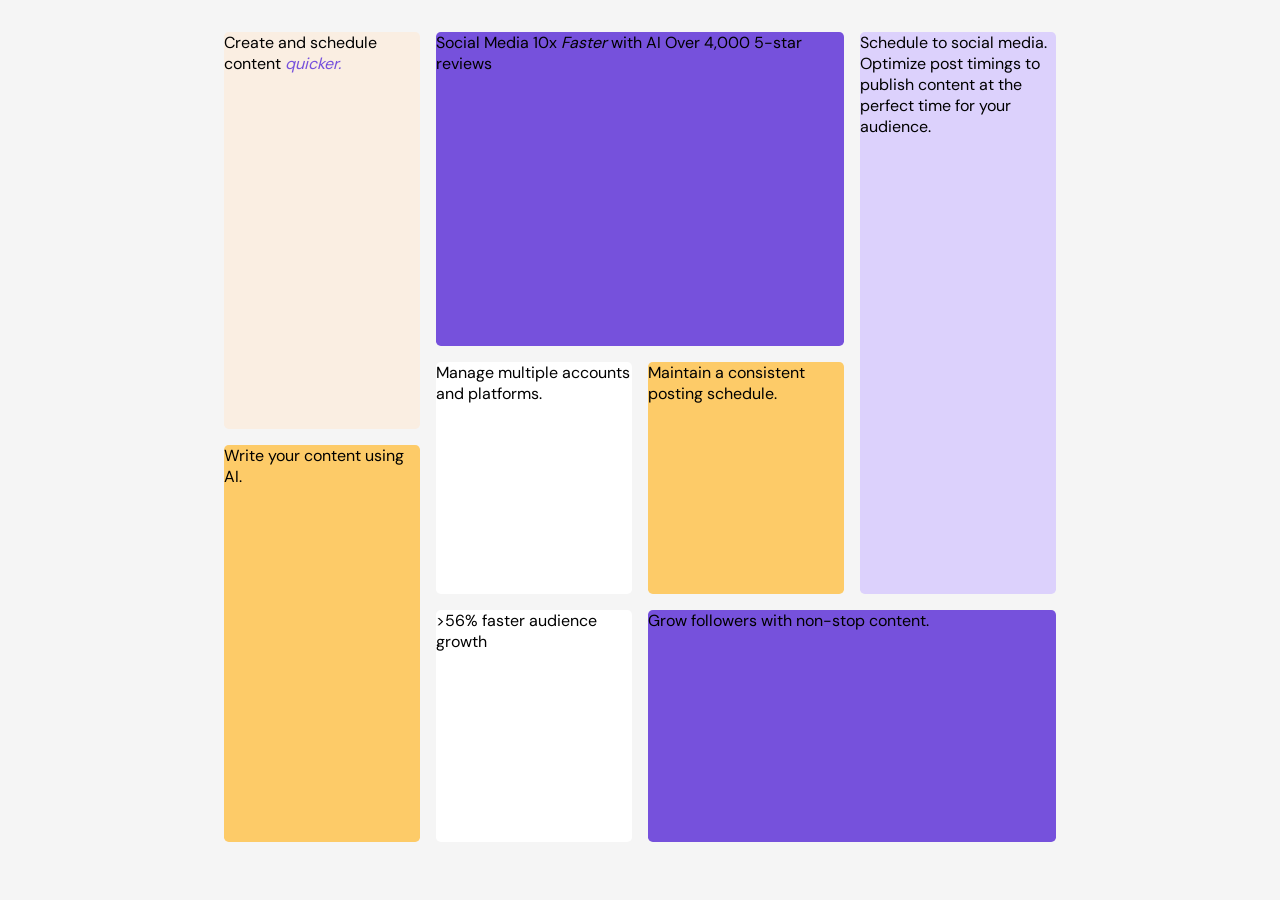
==== ejercicio-grid/bento-grid-main/index.html @ 6c180d23 "." ====
<!doctype html>
<html lang="en">
  <head>
    <meta charset="UTF-8" />
    <meta name="viewport" content="width=device-width, initial-scale=1.0" />
    <!-- displays site properly based on user's device -->

    <link
      rel="icon"
      type="image/png"
      sizes="32x32"
      href="./assets/images/favicon-32x32.png"
    />

    <link rel="stylesheet" href="./css/style.css" />

    <title>Frontend Mentor | Bento grid</title>
  </head>
  <body>
    <main class="grid-container">
      <div class="grid-container__item" id="social-media">
        <p>
          Social Media 10x <span class="enfasis">Faster</span> with AI Over
          4,000 5-star reviews
        </p>
      </div>
      <div class="grid-container__item" id="manage-accounts">
        <p>Manage multiple accounts and platforms.</p>
      </div>
      <div class="grid-container__item" id="maintain-posting">
        <p>Maintain a consistent posting schedule.</p>
      </div>
      <div class="grid-container__item" id="schedule">
        <p>Schedule to social media.</p>
        <p>
          Optimize post timings to publish content at the perfect time for your
          audience.
        </p>
      </div>
      <div class="grid-container__item" id="grow-followers">
        <p>Grow followers with non-stop content.</p>
      </div>
      <div class="grid-container__item" id="audience">
        >56% faster audience growth
      </div>
      <div class="grid-container__item" id="create-schedule">
        <p>
          Create and schedule content
          <span class="enfasis" id="purple-text">quicker.</span>
        </p>
      </div>
      <div class="grid-container__item" id="write-ai">
        <p>Write your content using AI.</p>
      </div>
    </main>
  </body>
</html>
---- ejercicio-grid/bento-grid-main/css/style.css ----
@font-face {
  font-family: DMSans;
  font-style: normal;
  src: url("../assets/fonts/DMSans-VariableFont_opsz\,wght.woff2");
}
@font-face {
  font-family: DM-Sans-Italic;
  font-style: italic;
  src: url("../assets/fonts/DMSans-Italic-VariableFont_opsz\,wght.woff2");
}
:root {
  /* color */
  --color-background-gray: #f5f5f5;
  --color-primary-black: #0d0d0d;
  --color-primary-light-purple: #dcd1fc;
  --color-primary-purple: #7651dc;
  --color-primary-salmon: #faeee2;
  --color-primary-white: #ffffff;
  --color-primary-yellow: #fdcb68;
  /* fonts */
  --font-family-body: DMSans, sans-serif;
}

* {
  margin: 0;
  padding: 0;
  box-sizing: border-box;
}

body {
  background-color: var(--color-background-gray);
  font-family: var(--font-family-body);
  padding-top: 2rem;
}

.enfasis {
  font-style: italic;
}

.grid-container {
  display: grid;
  grid-template-columns: repeat(4, 1fr);
  grid-template-rows: repeat(10, 1fr);
  gap: 1rem;
  width: 65vw;
  height: 90vh;
  margin: 0 auto;
}

div {
  border-radius: 0.3rem;
}

#create-schedule {
  grid-column: 1/2;
  grid-row: 1/6;
  background-color: var(--color-primary-salmon);
}

#social-media {
  grid-column: 2/4;
  grid-row: 1/5;
  background-color: var(--color-primary-purple);
}

#schedule {
  grid-column: 4/5;
  grid-row: 1/8;
  background-color: var(--color-primary-light-purple);
}

#write-ai {
  grid-column: 1/2;
  grid-row: 6/11;
  background-color: var(--color-primary-yellow);
}

#manage-accounts {
  grid-column: 2/3;
  grid-row: 5/8;
  background-color: var(--color-primary-white);
}

#audience {
  grid-column: 2/3;
  grid-row: 8/11;
  background-color: var(--color-primary-white);
}

#maintain-posting {
  grid-column: 3/4;
  grid-row: 5/8;
  background-color: var(--color-primary-yellow);
}

#grow-followers {
  grid-column: 3/5;
  grid-row: 8/11;
  background-color: var(--color-primary-purple);
}

#purple-text {
  color: var(--color-primary-purple);
}

.attribution {
  font-size: 11px;
  text-align: center;
}
.attribution a {
  color: hsl(228, 45%, 44%);
}
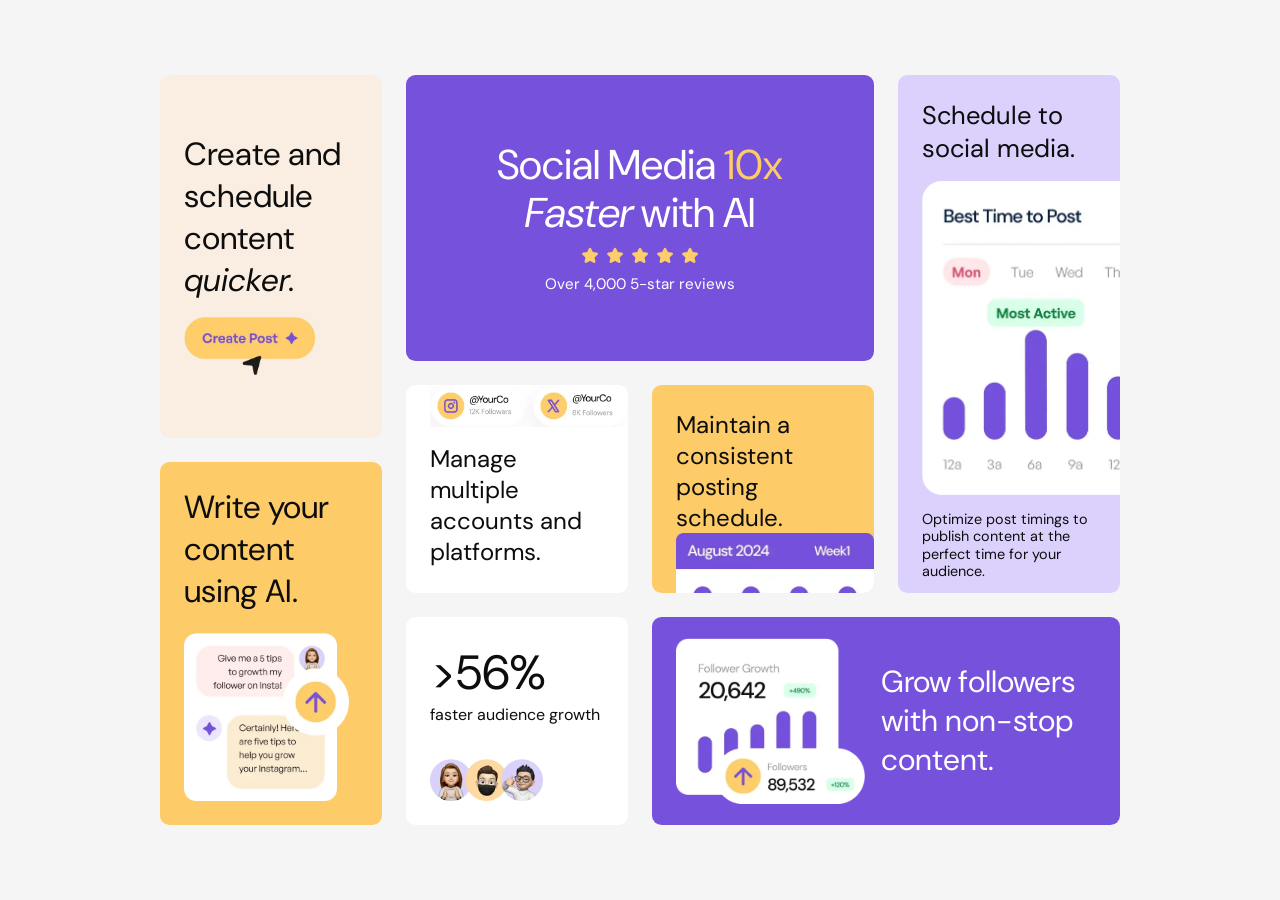
==== commit f1b30ccc: "." ====
--- a/ejercicio-grid/bento-grid-main/index.html
+++ b/ejercicio-grid/bento-grid-main/index.html
@@ -3,8 +3,6 @@
   <head>
     <meta charset="UTF-8" />
     <meta name="viewport" content="width=device-width, initial-scale=1.0" />
-    <!-- displays site properly based on user's device -->
-
     <link
       rel="icon"
       type="image/png"
@@ -17,40 +15,68 @@
     <title>Frontend Mentor | Bento grid</title>
   </head>
   <body>
+    <!-- MAIN -->
     <main class="grid-container">
+      <!-- SOCIAL MEDIA -->
       <div class="grid-container__item" id="social-media">
         <p>
-          Social Media 10x <span class="enfasis">Faster</span> with AI Over
-          4,000 5-star reviews
+          Social Media <span class="amarillo">10x</span>
+          <span class="enfasis">Faster</span> with AI
         </p>
+        <img
+          src="./assets/images/illustration-five-stars.webp"
+          alt="Five stars"
+        />
+        <p>Over 4,000 5-star reviews</p>
       </div>
+      <!-- MANAGE ACCOUNTS -->
       <div class="grid-container__item" id="manage-accounts">
+        <img
+          src="./assets/images/illustration-multiple-platforms.webp"
+          alt=""
+        />
         <p>Manage multiple accounts and platforms.</p>
       </div>
+      <!-- MAINTAIN POSTING -->
       <div class="grid-container__item" id="maintain-posting">
         <p>Maintain a consistent posting schedule.</p>
+        <img
+          src="./assets/images/illustration-consistent-schedule.webp"
+          alt=""
+        />
       </div>
+      <!-- SCHEDULE -->
       <div class="grid-container__item" id="schedule">
         <p>Schedule to social media.</p>
+        <img src="./assets/images/illustration-schedule-posts.webp" alt="" />
         <p>
           Optimize post timings to publish content at the perfect time for your
           audience.
         </p>
       </div>
+      <!-- GROW FOLLOWERS -->
       <div class="grid-container__item" id="grow-followers">
+        <img src="./assets/images/illustration-grow-followers.webp" alt="" />
         <p>Grow followers with non-stop content.</p>
       </div>
+      <!-- AUDIENCE -->
       <div class="grid-container__item" id="audience">
-        >56% faster audience growth
+        <p>&gt;56%</p>
+        <p>faster audience growth</p>
+        <img src="./assets/images/illustration-audience-growth.webp" alt="" />
       </div>
+      <!-- CREATE SCHEDULE -->
       <div class="grid-container__item" id="create-schedule">
         <p>
           Create and schedule content
           <span class="enfasis" id="purple-text">quicker.</span>
         </p>
+        <img src="./assets/images/illustration-create-post.webp" alt="" />
       </div>
+      <!-- WRITE AI -->
       <div class="grid-container__item" id="write-ai">
         <p>Write your content using AI.</p>
+        <img src="./assets/images/illustration-ai-content.webp" alt="" />
       </div>
     </main>
   </body>
--- a/ejercicio-grid/bento-grid-main/css/style.css
+++ b/ejercicio-grid/bento-grid-main/css/style.css
@@ -8,8 +8,8 @@
   font-style: italic;
   src: url("../assets/fonts/DMSans-Italic-VariableFont_opsz\,wght.woff2");
 }
+
 :root {
-  /* color */
   --color-background-gray: #f5f5f5;
   --color-primary-black: #0d0d0d;
   --color-primary-light-purple: #dcd1fc;
@@ -17,7 +17,6 @@
   --color-primary-salmon: #faeee2;
   --color-primary-white: #ffffff;
   --color-primary-yellow: #fdcb68;
-  /* fonts */
   --font-family-body: DMSans, sans-serif;
 }
 
@@ -30,83 +29,282 @@
 body {
   background-color: var(--color-background-gray);
   font-family: var(--font-family-body);
-  padding-top: 2rem;
+  display: flex;
+  justify-content: center;
+  align-items: center;
+  min-height: 100vh;
 }
 
 .enfasis {
   font-style: italic;
-}
-
+  font-family: DM-Sans-Italic, DMSans, sans-serif;
+}
+
+.amarillo {
+  color: var(--color-primary-yellow);
+}
+
+/* =========================================================
+    GRID PRINCIPAL
+   ========================================================= */
 .grid-container {
   display: grid;
   grid-template-columns: repeat(4, 1fr);
   grid-template-rows: repeat(10, 1fr);
-  gap: 1rem;
-  width: 65vw;
-  height: 90vh;
+  gap: 1.5rem;
+  width: 75vw;
+  max-width: 1050px;
+  height: 85vh;
+  max-height: 750px;
+}
+
+/* Posicionamiento exacto de las 8 tarjetas */
+#create-schedule {
+  grid-column: 1 / 2;
+  grid-row: 1 / 6;
+  background-color: var(--color-primary-salmon);
+  justify-content: center;
+}
+
+#social-media {
+  grid-column: 2 / 4;
+  grid-row: 1 / 5;
+  background-color: var(--color-primary-purple);
+  align-items: center;
+  justify-content: center;
+  text-align: center;
+  color: var(--color-primary-white);
+}
+
+#schedule {
+  grid-column: 4 / 5;
+  grid-row: 1 / 8;
+  background-color: var(--color-primary-light-purple);
+}
+
+#write-ai {
+  grid-column: 1 / 2;
+  grid-row: 6 / 11;
+  background-color: var(--color-primary-yellow);
+}
+
+#manage-accounts {
+  grid-column: 2 / 3;
+  grid-row: 5 / 8;
+  background-color: var(--color-primary-white);
+  justify-content: flex-start;
+}
+
+#maintain-posting {
+  grid-column: 3 / 4;
+  grid-row: 5 / 8;
+  background-color: var(--color-primary-yellow);
+}
+
+#audience {
+  grid-column: 2 / 3;
+  grid-row: 8 / 11;
+  background-color: var(--color-primary-white);
+}
+
+#grow-followers {
+  grid-column: 3 / 5;
+  grid-row: 8 / 11;
+  background-color: var(--color-primary-purple);
+  flex-direction: row;
+  align-items: center;
+  color: var(--color-primary-white);
+}
+
+/* =========================================================
+   ESTILOS COMUNES Y DETALLES DE CADA TARJETA
+   ========================================================= */
+.grid-container__item {
+  display: flex;
+  flex-direction: column;
+  justify-content: flex-start;
+  padding: 1.5rem;
+  overflow: hidden;
+  border-radius: 0.6rem;
+  color: var(--color-primary-black);
+}
+
+.grid-container__item img {
+  display: block;
+  max-width: 100%;
+  height: auto;
+}
+
+/* 1. Create schedule */
+#create-schedule p {
+  font-size: 2rem;
+}
+#create-schedule img {
+  margin-top: 1rem;
+  width: 75%;
+}
+
+/* 2. Social Media */
+#social-media p:first-child {
+  font-size: 2.6rem;
+  line-height: 1.15;
+  max-width: 350px;
   margin: 0 auto;
 }
-
-div {
-  border-radius: 0.3rem;
-}
-
-#create-schedule {
-  grid-column: 1/2;
-  grid-row: 1/6;
-  background-color: var(--color-primary-salmon);
-}
-
-#social-media {
-  grid-column: 2/4;
-  grid-row: 1/5;
-  background-color: var(--color-primary-purple);
-}
-
-#schedule {
-  grid-column: 4/5;
-  grid-row: 1/8;
-  background-color: var(--color-primary-light-purple);
-}
-
-#write-ai {
-  grid-column: 1/2;
-  grid-row: 6/11;
-  background-color: var(--color-primary-yellow);
-}
-
-#manage-accounts {
-  grid-column: 2/3;
-  grid-row: 5/8;
-  background-color: var(--color-primary-white);
-}
-
-#audience {
-  grid-column: 2/3;
-  grid-row: 8/11;
-  background-color: var(--color-primary-white);
-}
-
-#maintain-posting {
-  grid-column: 3/4;
-  grid-row: 5/8;
-  background-color: var(--color-primary-yellow);
-}
-
-#grow-followers {
-  grid-column: 3/5;
-  grid-row: 8/11;
-  background-color: var(--color-primary-purple);
-}
-
-#purple-text {
-  color: var(--color-primary-purple);
-}
-
-.attribution {
-  font-size: 11px;
-  text-align: center;
-}
-.attribution a {
-  color: hsl(228, 45%, 44%);
-}
+#social-media img {
+  margin-block: 0.5rem;
+  width: 7.5rem;
+}
+#social-media p:last-child {
+  font-size: 0.95rem;
+}
+
+/* 3. Schedule */
+#schedule p:first-child {
+  font-size: 1.6rem;
+}
+#schedule img {
+  margin: 1rem auto 1rem auto;
+  width: 22rem;
+  max-width: none;
+}
+#schedule p:last-child {
+  margin-top: auto;
+  font-size: 0.9rem;
+  line-height: 1.2;
+}
+
+/* 4. Write AI */
+#write-ai p {
+  font-size: 2rem;
+}
+#write-ai img {
+  margin-top: auto;
+  width: 95%;
+}
+
+/* 5. Manage Accounts */
+#manage-accounts img {
+  margin: -1.5rem -1.5rem 0 0;
+  width: calc(100% + 1.5rem);
+  max-width: none;
+}
+#manage-accounts p {
+  font-size: 1.5rem;
+  margin-top: 1rem;
+}
+
+/* 6. Maintain Posting */
+#maintain-posting img {
+  margin: auto -1.5rem -1.5rem 0;
+  width: calc(100% + 1.5rem);
+  max-width: none;
+}
+#maintain-posting p {
+  font-size: 1.5rem;
+}
+
+/* 7. Audience */
+#audience p:first-child {
+  font-size: 3rem;
+}
+#audience p:last-of-type {
+  font-size: 1rem;
+}
+#audience img {
+  margin-top: auto;
+  width: 65%;
+}
+
+/* 8. Grow Followers */
+#grow-followers img {
+  width: 45%;
+  max-width: none;
+}
+#grow-followers p {
+  flex: 1;
+  font-size: 1.9rem;
+  padding-left: 1rem;
+}
+
+/* =========================================================
+   MEDIA QUERY: ORDEN MÓVIL EXACTO (Top to Bottom)
+   ========================================================= */
+@media screen and (max-width: 1024px) {
+  body {
+    height: auto;
+    min-height: 100vh;
+    padding: 3rem 1rem;
+  }
+
+  .grid-container {
+    display: flex;
+    flex-direction: column;
+    width: 100%;
+    max-width: 450px;
+    height: auto;
+    max-height: none;
+  }
+
+  .grid-container__item {
+    overflow: visible;
+    height: auto;
+    min-height: auto;
+  }
+
+  #create-schedule,
+  #social-media,
+  #schedule,
+  #write-ai,
+  #manage-accounts,
+  #maintain-posting,
+  #audience,
+  #grow-followers {
+    grid-column: auto;
+    grid-row: auto;
+  }
+
+  #social-media {
+    order: 1;
+  }
+  #manage-accounts {
+    order: 2;
+  }
+  #maintain-posting {
+    order: 3;
+  }
+  #schedule {
+    order: 4;
+  }
+  #grow-followers {
+    order: 5;
+  }
+  #audience {
+    order: 6;
+  }
+  #create-schedule {
+    order: 7;
+  }
+  #write-ai {
+    order: 8;
+  }
+
+  #social-media p:first-child {
+    font-size: 2.2rem;
+    max-width: 100%;
+  }
+
+  #grow-followers {
+    flex-direction: column;
+    text-align: center;
+  }
+
+  #grow-followers img {
+    width: 50%;
+    margin-bottom: 1rem;
+  }
+
+  #grow-followers p {
+    padding-left: 0;
+  }
+}
